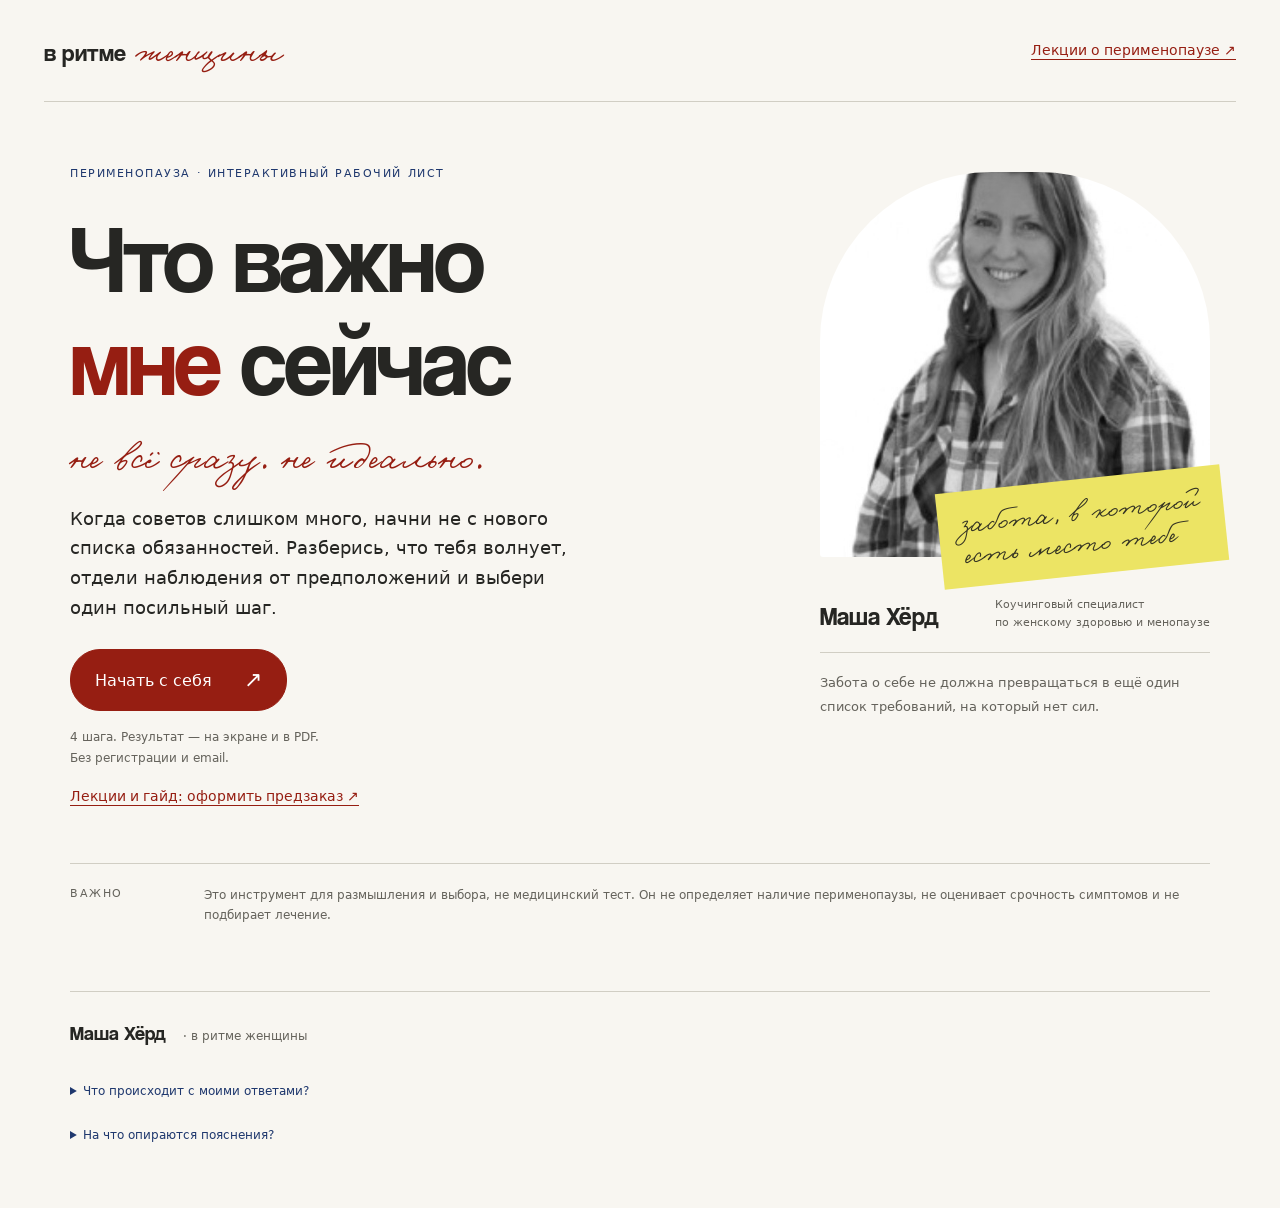
==== guide/index.html @ 159f8f2b "Update lava.top material access terms" ====
<!doctype html>
<html lang="ru"><head><meta charset="utf-8"><meta name="viewport" content="width=device-width,initial-scale=1"><meta name="robots" content="noindex,nofollow"><meta name="referrer" content="no-referrer"><meta name="theme-color" content="#f8f6f1"><meta name="description" content="Интерактивный лист Маши Хёрд: разобраться в советах о перименопаузе, отделить наблюдения от предположений и выбрать свой следующий шаг."><title>Что важно мне сейчас · Маша Хёрд</title><link rel="icon" href="data:,"><link rel="stylesheet" href="style.css"><link rel="stylesheet" href="offer.css"><link rel="canonical" href="https://architripture.github.io/perimenopause/guide/"><script src="app.js" defer></script><script src="vendor/jspdf.umd.min.js" defer></script><script src="pdf-fonts.js" defer></script><script src="export.js" defer></script></head>
<body><a class="skip" href="#workspace">К содержанию</a><header class="masthead"><a class="wordmark" href="./" aria-label="В ритме женщины — на начало">в ритме <span>женщины</span></a><a class="course-nav" href="../">Лекции о перименопаузе ↗</a></header>
<main id="workspace" tabindex="-1"><section id="welcome" class="welcome"><div class="welcome-copy"><p class="eyebrow">перименопауза · интерактивный рабочий лист</p><h1>Что важно<br><em>мне</em> сейчас</h1><p class="handwriting">не всё сразу. не идеально.</p><p class="intro">Когда советов слишком много, начни не с нового списка обязанностей. Разберись, что тебя волнует, отдели наблюдения от предположений и выбери один посильный шаг.</p><button class="primary" id="start">Начать с себя <span aria-hidden="true">↗</span></button><p class="micro">4 шага. Результат — на экране и в PDF.<br>Без регистрации и email.</p><a class="guide-course-link" href="../#payment">Лекции и гайд: оформить предзаказ ↗</a><div id="resume-notice" hidden><p>На этом устройстве есть твой сохранённый черновик.</p><button id="resume" class="text-button">Продолжить заполнение →</button></div></div><aside class="welcome-aside"><div class="portrait-wrap"><img src="assets/masha.jpg" alt="Маша Хёрд" width="540" height="660"><span class="photo-note">забота, в которой<br>есть место тебе</span></div><div class="byline"><strong>Маша Хёрд</strong><span>Коучинговый специалист<br>по женскому здоровью и менопаузе</span></div><p class="author-note">Забота о себе не должна превращаться в ещё один список требований, на который нет сил.</p></aside><div class="intro-boundary"><span class="smallcaps">Важно</span><p>Это инструмент для размышления и выбора, не медицинский тест. Он не определяет наличие перименопаузы, не оценивает срочность симптомов и не подбирает лечение.</p></div></section>
<div id="workbook" hidden><div class="progress-head"><button id="back" class="text-button">← Назад</button><p id="step-caption" aria-live="polite"></p><button id="reset" class="text-button subtle">Начать заново</button></div><div class="progress-track" aria-hidden="true"><div id="progress-fill"></div></div><div class="work-layout"><div class="pages">
<section class="page" data-step="1" hidden><p class="eyebrow">01 / точка входа</p><h2 tabindex="-1">С чем ты<br>пришла?</h2><p class="dek">Здесь нет правильного ответа. Выбери то, что ближе сегодня.</p><fieldset class="choices"><legend class="sr-only">С чем ты пришла?</legend><label class="choice"><input type="radio" name="intent" value="prepare"><span><strong>Хочу разобраться заранее</strong><small>Слышу о перименопаузе. Не хочу ни пугаться, ни игнорировать тему.</small></span><span class="choice-mark" aria-hidden="true">↗</span></label><label class="choice"><input type="radio" name="intent" value="changes"><span><strong>Замечаю изменения</strong><small>Хочу понять, какие вопросы задать и с чего начать.</small></span><span class="choice-mark" aria-hidden="true">↗</span></label><label class="choice"><input type="radio" name="intent" value="noise"><span><strong>Устала от советов</strong><small>Не хочу превращать здоровье в бесконечный проект.</small></span><span class="choice-mark" aria-hidden="true">↗</span></label></fieldset><div id="intent-note" class="reading-note" hidden aria-live="polite"></div><p class="fine">Перименопауза — переходный период перед менопаузой. Этот переход бывает разным; само знакомство с темой не обязывает тебя искать у себя симптомы. <a href="#sources">[1]</a></p><button class="primary next" data-next="2">Дальше <span aria-hidden="true">→</span></button><button class="text-button skip-step" data-next="2">Пока не знаю — пропустить</button></section>
<section class="page" data-step="2" hidden><p class="eyebrow">02 / ясность вместо догадок</p><h2 tabindex="-1">Что сейчас<br>важнее всего?</h2><p class="dek">Выбери одну тему. Не нужно описывать всю свою жизнь.</p><fieldset class="topic-options"><legend class="sr-only">Моя тема</legend><label><input type="radio" name="topic" value="sleep"><span>Сон и отдых</span></label><label><input type="radio" name="topic" value="cycle"><span>Изменения цикла</span></label><label><input type="radio" name="topic" value="mood"><span>Настроение</span></label><label><input type="radio" name="topic" value="energy"><span>Силы и нагрузка</span></label><label><input type="radio" name="topic" value="noise"><span>Противоречивые советы</span></label></fieldset><article id="topic-note" class="lesson"><p class="smallcaps">маленькая полезная разница</p><h3>Наблюдение — не объяснение</h3><p>«Я просыпаюсь ночью» — наблюдение. «Это точно гормоны» — предположение о причине. Первое помогает разобраться; второе пока требует проверки.</p><p class="lesson-action">Попробуй описать происходящее без слов «точно», «всегда» и «со мной что-то не так».</p></article><label class="field">Что я замечаю на самом деле<textarea id="observation" maxlength="500" rows="3" placeholder="Например: несколько раз за неделю проснулась ночью и утром чувствовала усталость."></textarea><small>Только то, что наблюдаешь. Можно оставить пустым.</small></label><label class="field">Как я это объясняю себе<textarea id="assumption" maxlength="350" rows="2" placeholder="Например: «Наверное, я недостаточно стараюсь»."></textarea><small>Это мысль, а не установленный факт. Её не нужно доказывать здесь.</small></label><button class="primary next" data-next="3">Дальше <span aria-hidden="true">→</span></button><button class="text-button skip-step" data-next="3">Пропустить записи</button></section>
<section class="page" data-step="3" hidden><p class="eyebrow">03 / меньше лишнего</p><h2 tabindex="-1">Не ещё один<br>список «надо».</h2><p class="dek">Отметь требования, которые узнаёшь. Открой пояснение: отказ от лишнего — не отказ от заботы о себе.</p><div id="pressure-list" class="pressure-list"></div><div class="reading-note always"><h3>Совет можно проверить, а не сразу выполнять.</h3><p>Прежде чем добавлять себе новую обязанность, спроси:</p><ol><li>Какую конкретную проблему это должно решить?</li><li>На чём основан совет — и относится ли это ко мне?</li><li>Что потребует решение: денег, времени, сил? Есть ли более простой вариант?</li></ol><p>Если речь о лекарствах, анализах или добавках — обсуди эти вопросы со специалистом. Не отменяй назначенное лечение по этому листу.</p></div><button class="primary next" data-next="4">Дальше <span aria-hidden="true">→</span></button><button class="text-button skip-step" data-next="4">Ничего не откликается — дальше</button></section>
<section class="page" data-step="4" hidden><p class="eyebrow">04 / из мыслей в действие</p><h2 tabindex="-1">Один шаг.<br><em>Под твою жизнь.</em></h2><p class="dek">Не обещание всё исправить. То, что ты действительно можешь попробовать.</p><fieldset class="choices compact"><legend class="sr-only">Направление шага</legend><label class="choice"><input type="radio" name="action" value="question"><span><strong>Сформулировать свой вопрос</strong><small>Вместо попытки разобраться сразу во всём.</small></span></label><label class="choice"><input type="radio" name="action" value="filter"><span><strong>Проверить один совет</strong><small>Не добавлять новую обязанность автоматически.</small></span></label><label class="choice"><input type="radio" name="action" value="care"><span><strong>Упростить заботу о себе</strong><small>Найти посильное действие или попросить помощь.</small></span></label><label class="choice"><input type="radio" name="action" value="doctor"><span><strong>Обсудить изменения со специалистом</strong><small>Если они беспокоят или влияют на обычную жизнь.</small></span></label></fieldset><div id="action-note" class="reading-note" hidden aria-live="polite"></div><label class="field">Мой маленький шаг<textarea id="small-step" maxlength="500" rows="3" placeholder="Что именно я сделаю? Можно начать с одного предложения."></textarea></label><button id="use-example" class="text-button" hidden>Взять пример за основу ↗</button><div class="field-pair"><label class="field">Когда мне удобно<input id="when" maxlength="120" placeholder="Например, сегодня после ужина"></label><label class="field">Если сил мало, я могу<input id="minimum" maxlength="180" placeholder="Как сделать шаг ещё меньше?"></label></div><label class="field">Как я пойму, что шаг состоялся?<input id="done" maxlength="180" placeholder="Например: записала вопрос. Не «сразу стала лучше себя чувствовать»."></label><p class="fine">Не нужно ждать выполнения этого плана, чтобы обратиться за медицинской помощью. Этот лист не оценивает, безопасно ли тебе ждать.</p><button class="primary" id="finish">Собрать мой лист <span aria-hidden="true">↗</span></button></section>
<section class="page" data-step="5" hidden><p class="eyebrow">твой личный рабочий лист</p><h2 tabindex="-1">Мой следующий шаг</h2><p class="handwriting result-hand">не идеальный. мой.</p><p class="dek">Это твои наблюдения и решения, не заключение о здоровье. Всё можно изменить.</p><article id="personal-result" class="result-paper"></article><div class="result-actions"><button id="pdf" class="primary">Сохранить PDF <span aria-hidden="true">↓</span></button><button id="edit" class="secondary">Изменить ответы</button></div><p id="export-status" class="fine" role="status" aria-live="polite">PDF будет содержать твои ответы. Храни его там, где тебе удобно и безопасно.</p><div id="pdf-fallback" hidden><button id="print" class="text-button">Открыть версию для печати / PDF</button><p class="fine">Если скачивание не работает во встроенном браузере, открой страницу в Safari или Chrome.</p></div><section class="aftercare"><p class="smallcaps">с этого уже можно начать</p><h3>Сохрани свой следующий шаг</h3><p>Сохрани лист, вернись к выбранному шагу и при необходимости измени его. Тебе не нужно выполнять всё, что встречается в советах о перименопаузе.</p><details><summary>Когда этого листа недостаточно</summary><p>Если изменения беспокоят, влияют на обычную жизнь или ты не уверена в их причине — нужна медицинская оценка, а не ещё одна анкета. При резком ухудшении или ощущении, что нужна срочная помощь, обращайся в местную службу неотложной помощи, не дожидаясь завершения листа.</p><p>Этот инструмент не определяет срочность, диагноз или необходимость обследований.</p></details></section><section class="offer" id="course"><div class="offer-intro"><p class="eyebrow">Лекции и практический гайд · Маша Хёрд</p><h3>Перименопауза:<br>что со мной<br><em>и какой следующий шаг</em></h3><p class="offer-lead">Разберись, что происходит с телом, какие варианты помощи существуют и с чего начать именно тебе — без бесконечного поиска по постам.</p><p>Когда меняются сон, цикл, настроение или привычный запас сил, мало услышать «это гормоны». Хочется понимать, что наблюдать, с какими вопросами идти к врачу и чем можно поддержать себя в обычной жизни.</p><p class="offer-promise">Здесь ты соберёшь основу для этих решений: понятные объяснения, свои наблюдения, вопросы специалисту и посильный план поддержки.</p></div><div class="course-path"><p class="smallcaps">Четыре лекции — от «что со мной?» к своим решениям</p><ol><li><span class="path-number">01</span><div><h4>Понять изменения</h4><p>Что происходит в перименопаузе, как она может проявляться и почему не всё стоит списывать на гормоны.</p></div></li><li><span class="path-number">02</span><div><h4>Подготовиться к разговору с врачом</h4><p>Собрать наблюдения и вопросы, чтобы на приёме не вспоминать всё на ходу и яснее объяснить, с чем тебе нужна помощь.</p></div></li><li><span class="path-number">03</span><div><h4>Разобраться в вариантах помощи</h4><p>Узнать, что можно обсуждать со специалистом и какие вопросы задать о пользе, рисках и выборе подходящего варианта.</p></div></li><li><span class="path-number">04</span><div><h4>Выбрать поддержку под свою жизнь</h4><p>Наметить посильный шаг в сне, питании, движении или восстановлении — без требования изменить всё одновременно.</p></div></li></ol></div><div class="guide-value"><p class="handwriting">Чтобы знания стали твоими решениями</p><p><strong>Практический гайд и рабочие листы входят в комплект.</strong> В них можно сохранить главное из лекций, собрать наблюдения, записать вопросы врачу и наметить свои действия. К материалам можно возвращаться и проходить их в своём темпе.</p></div><div class="purchase" id="payment"><div class="purchase-heading"><p class="eyebrow">Предзаказ · весь комплект</p><h4>Оформить предзаказ</h4><p>Четыре лекции, практический гайд и рабочие листы.<br>Разовая покупка, не подписка.</p></div><p class="price-line"><strong>1 973 ₽</strong><span>или 23 USD / 21 EUR</span></p><p class="payment-instruction">Выбери валюту — откроется сразу форма оплаты твоего заказа.</p><div class="payment-buttons"><a class="pay-button" data-currency="RUB" href="https://app.lava.top/products/8290bbf7-894e-4805-be69-6d228749c242/472b39af-ca60-4318-80c0-99af1f4651cc?currency=RUB" target="_blank" rel="noopener noreferrer"><span>Оплатить в рублях</span><strong>1 973 ₽ ↗</strong></a><a class="pay-button" data-currency="USD" href="https://app.lava.top/products/8290bbf7-894e-4805-be69-6d228749c242/472b39af-ca60-4318-80c0-99af1f4651cc?currency=USD" target="_blank" rel="noopener noreferrer"><span>Оплатить в долларах</span><strong>23 USD ↗</strong></a><a class="pay-button" data-currency="EUR" href="https://app.lava.top/products/8290bbf7-894e-4805-be69-6d228749c242/472b39af-ca60-4318-80c0-99af1f4651cc?currency=EUR" target="_blank" rel="noopener noreferrer"><span>Оплатить в евро</span><strong>21 EUR ↗</strong></a></div><p class="fee-note">На странице оплаты lava.top может предложить покрыть комиссию за автора. Проверь итоговую сумму перед оплатой.</p><div class="release"><p><strong>18 октября 2026</strong><span>выходит первая лекция</span></p><p><strong>До 25 октября 2026</strong><span>выйдут остальные материалы</span></p></div><p class="delivery">Сейчас ты оформляешь предзаказ: весь комплект ещё не опубликован. При оплате укажи свой email. Покупка и материалы будут доступны на lava.top в разделе «Мои покупки».</p><p class="access-term"><strong>Доступ без ограничения срока с моей стороны.</strong> Все материалы выходят на lava.top. Проходи в своём темпе и возвращайся к ним, когда понадобится: доступ сохраняется, пока работает платформа.</p></div><div class="offer-scope"><p>Это материалы для самостоятельного прохождения. Личные консультации, проверка заданий и сопровождение в чате не входят в комплект.</p><p>Лекции помогают разобраться в теме и подготовить вопросы, но не устанавливают диагноз и не содержат индивидуальных назначений. Не откладывай медицинскую помощь до выхода материалов.</p></div></section></section>
</div><aside class="live-sheet" aria-label="Твой лист собирается"><p class="smallcaps">мой лист</p><p class="handwriting">по кусочкам — яснее</p><div id="live-preview"></div><p class="fine">Не оценка и не баллы.<br>Только то, что ты выбрала сама.</p></aside></div>
<div class="privacy-controls"><label class="remember"><input id="remember" type="checkbox">Сохранить черновик на этом устройстве</label><p id="save-status" class="fine" role="status">Без этой отметки ответы исчезнут после обновления или закрытия страницы.</p></div></div>
</main><footer><div class="footer-name">Маша Хёрд <span>· в ритме женщины</span></div><details id="privacy"><summary>Что происходит с моими ответами?</summary><p>Ответы обрабатываются в твоём браузере и не отправляются Маше, ChatPlace или в аналитику. Здесь нет формы подписки и счётчиков.</p><p>Черновик сохраняется в localStorage только с твоего согласия, в этом браузере на этом устройстве. Не включай сохранение на общем устройстве. Снять отметку — удалить сохранённый черновик; «Начать заново» очищает и текущие ответы. PDF хранится там, куда ты его скачала; очистка страницы его не удаляет.</p><p>Хостинг GitHub Pages и браузер обрабатывают обычные технические данные загрузки сайта, например IP-адрес. Ссылка на lava.top открывает другой сайт с его собственными правилами. Твои ответы в ссылку не добавляются.</p></details><details id="sources"><summary>На что опираются пояснения?</summary><p>Информационная часть — по открытым материалам NHS и NICE. Упражнения на отделение наблюдений от предположений и выбор шага — рабочие вопросы, не валидированный медицинский тест. Отдельная врачебная проверка этого интерактива не заявляется.</p><ol><li><a href="https://www.nhs.uk/conditions/menopause/" target="_blank" rel="noopener noreferrer">NHS: Menopause and perimenopause</a></li><li><a href="https://www.nhs.uk/conditions/menopause/things-you-can-do/" target="_blank" rel="noopener noreferrer">NHS: Things you can do</a></li><li><a href="https://www.nice.org.uk/guidance/ng23/chapter/Recommendations" target="_blank" rel="noopener noreferrer">NICE NG23: индивидуальный подход и совместные решения</a></li></ol><p>Материал не заменяет медицинскую консультацию. Не начинай и не отменяй лечение на основании ответов в этом листе.</p></details></footer><noscript><p>Для заполнения нужно разрешить JavaScript в браузере. Ответы обрабатываются на устройстве.</p></noscript></body></html>
---- guide/style.css ----
@font-face{font-family:Cool;src:url('assets/Coolvetica.ttf') format('truetype');font-display:swap}@font-face{font-family:Gogol;src:url('assets/Gogol.ttf') format('truetype');font-display:swap}@font-face{font-family:Text;src:url('assets/Text.ttf') format('truetype');font-display:swap}
:root{--paper:#f8f6f1;--white:#fffefa;--ink:#262623;--muted:#65635c;--brick:#961e12;--navy:#1f386e;--line:#d1cec4;--yellow:#ece464;--wash:#edeee7}
*{box-sizing:border-box}body{margin:0;background:var(--paper);color:var(--ink);font:16px/1.65 Text,'Trebuchet MS',sans-serif}button,input,textarea{font:inherit}button,a,input,summary{touch-action:manipulation}button,a{-webkit-tap-highlight-color:transparent}button{cursor:pointer}a{color:inherit;text-underline-offset:4px}button:focus-visible,a:focus-visible,input:focus-visible,textarea:focus-visible,summary:focus-visible{outline:3px solid var(--navy);outline-offset:4px}h1,h2,h3,p{margin:0}h1,h2,h3{font-family:Cool,'Trebuchet MS',sans-serif;font-weight:400;text-wrap:pretty;line-height:1.08}h1{font-size:clamp(66px,7.5vw,110px);letter-spacing:-.025em}h2{font-size:clamp(46px,5vw,72px);letter-spacing:-.02em}h3{font-size:29px}em{font-style:normal;color:var(--brick)}p+p{margin-top:14px}fieldset{border:0;padding:0;margin:0}button{border:0}input,textarea{color:var(--ink);max-width:100%}input[type=radio],input[type=checkbox]{accent-color:var(--navy);width:20px;height:20px;flex:0 0 20px;cursor:pointer;margin:5px 0 0}textarea,input:not([type]){width:100%}textarea{resize:vertical;min-height:95px;line-height:1.6}input[type=text],input:not([type]),textarea{background:var(--white);border:1px solid #b5b2a8;border-radius:5px;padding:13px 15px;font-size:16px;transition:border-color .15s}input::placeholder,textarea::placeholder{color:#777469;opacity:1}input:focus,textarea:focus{border-color:var(--navy)}[hidden]{display:none!important}.sr-only{position:absolute;width:1px;height:1px;padding:0;margin:-1px;overflow:hidden;clip:rect(0,0,0,0);white-space:nowrap;border:0}.skip{position:absolute;top:-80px;padding:12px;background:white}.skip:focus{top:0;z-index:99}
.masthead{width:min(1220px,calc(100% - 88px));margin:auto;display:flex;justify-content:space-between;align-items:center;min-height:102px;border-bottom:1px solid var(--line);gap:18px}.wordmark{font-family:Cool,sans-serif;text-decoration:none;font-size:24px;white-space:nowrap}.wordmark span{font-family:Gogol,cursive;font-size:36px;color:var(--brick);margin-left:4px}.author-label{font-size:12px;color:var(--muted)}.author-label i{margin:0 12px}main{width:min(1140px,calc(100% - 88px));margin:auto;outline:0}.welcome{display:grid;grid-template-columns:minmax(0,1.25fr) minmax(0,.75fr);column-gap:100px;align-items:start;padding:64px 0 30px}.eyebrow,.smallcaps{font-size:11px;letter-spacing:.14em;text-transform:uppercase;color:var(--muted);line-height:1.5}.eyebrow{margin-bottom:22px}.welcome .eyebrow{color:var(--navy)}.handwriting{font-family:Gogol,cursive;color:var(--brick);font-size:39px;line-height:1.25}.welcome .handwriting{margin:21px 0}.intro{font-size:18px;max-width:510px;margin:22px 0 27px}.primary,.secondary{min-height:54px;display:inline-flex;justify-content:center;align-items:center;gap:32px;padding:14px 24px;border-radius:30px;font-size:16px;text-decoration:none;line-height:1.45;transition:background .15s}.primary{background:var(--brick);color:#fff;border:1px solid var(--brick)}.primary:hover{background:#75180f}.primary span{font-size:22px}.secondary{background:transparent;color:var(--ink);border:1px solid var(--ink)}.secondary:hover{background:#eeece5}.primary:disabled{opacity:.7;cursor:wait}.micro{font-size:12px;color:var(--muted);margin-top:16px!important;line-height:1.7}.welcome-aside{padding-top:6px}.portrait-wrap{position:relative;margin:0 0 25px}.portrait-wrap img{display:block;width:100%;height:385px;object-fit:cover;object-position:50% 24%;filter:grayscale(1);border-radius:44% 44% 3px 3px}.photo-note{position:absolute;right:-15px;bottom:-18px;transform:rotate(-6deg);background:var(--yellow);padding:16px 24px;font-family:Gogol,cursive;font-size:29px;line-height:1.1;color:#343323}.byline{display:flex;gap:22px;justify-content:space-between;align-items:start;padding-top:14px}.byline strong{font-family:Cool,sans-serif;font-size:25px;font-weight:400}.byline span{font-size:11px;line-height:1.6;color:var(--muted)}.author-note{font-size:13px;line-height:1.8;color:var(--muted);padding-top:18px;margin-top:15px!important;border-top:1px solid var(--line)}.intro-boundary{grid-column:1/-1;border-top:1px solid var(--line);padding:22px 0 0;margin-top:55px;display:grid;grid-template-columns:110px 1fr;gap:24px;font-size:12px;color:var(--muted)}#resume-notice{margin-top:24px;border-top:1px solid var(--line);padding-top:18px;font-size:13px}
.progress-head{display:flex;align-items:center;justify-content:space-between;margin:25px 0 9px;gap:8px}.text-button{background:transparent;color:var(--navy);text-decoration:underline;text-underline-offset:4px;padding:10px 0;min-height:44px;line-height:1.4;font-size:14px;text-align:left}.subtle{color:var(--muted);font-size:12px}.progress-head p{font-size:12px;color:var(--muted);white-space:nowrap}.progress-track{height:2px;background:var(--line);margin-bottom:44px}.progress-track div{height:100%;background:var(--brick);width:0;transition:width .2s}.work-layout{display:grid;grid-template-columns:minmax(0,740px) minmax(240px,1fr);gap:74px;align-items:start}.page{padding-bottom:30px;animation:appear .2s ease-out}.page h2:focus{outline:0}.dek{font-size:17px;line-height:1.7;color:#53534d;margin:21px 0 28px;max-width:630px}.choices{display:grid;gap:12px;margin:26px 0}.choice{display:flex;gap:16px;align-items:flex-start;position:relative;padding:20px;background:var(--white);border:1px solid var(--line);border-radius:7px;cursor:pointer;min-height:74px}.choice strong{display:block;font-size:16px;font-weight:600}.choice small{display:block;font-size:13px;line-height:1.65;margin-top:6px;color:var(--muted)}.choice:has(input:checked){border-color:var(--navy);background:#edf0f6}.choice-mark{margin-left:auto;color:var(--navy)}.reading-note{background:var(--wash);padding:24px;margin:24px 0 28px;border-radius:3px;font-size:14px;line-height:1.8}.reading-note h3{font-size:27px;margin-bottom:13px}.reading-note p+p{margin-top:10px}.reading-note ol{padding-left:20px}.reading-note li{margin:8px 0}.fine{font-size:12px;color:var(--muted);line-height:1.8;margin:20px 0}.fine a{color:var(--navy)}.skip-step{display:block;margin:10px 0}.topic-options{display:flex;flex-wrap:wrap;gap:9px;margin:25px 0}.topic-options label{display:flex;align-items:center;gap:8px;border:1px solid var(--line);border-radius:25px;background:var(--white);padding:11px 16px;cursor:pointer;font-size:13px;min-height:46px}.topic-options input{width:16px;height:16px;flex-basis:16px;margin:0}.topic-options label:has(input:checked){background:var(--navy);color:white;border-color:var(--navy)}.topic-options label:has(input:checked) input{accent-color:white}.lesson{padding:25px 0;border-top:1px solid var(--ink);border-bottom:1px solid var(--line);margin:30px 0;font-size:15px;line-height:1.85}.lesson .smallcaps{color:var(--navy);margin-bottom:13px}.lesson h3{margin-bottom:17px}.lesson-action{font-weight:600;margin-top:18px!important}.field{display:block;font-size:14px;font-weight:600;line-height:1.5;margin:23px 0}.field input,.field textarea{display:block;font-weight:400;margin-top:10px}.field small{display:block;font-weight:400;font-size:11px;color:var(--muted);margin-top:9px}.field-pair{display:grid;grid-template-columns:1fr 1fr;gap:20px}.field-pair .field{margin-top:14px}.pressure-item{border-top:1px solid var(--line);padding:18px 0}.pressure-item:last-child{border-bottom:1px solid var(--line)}.pressure-item label{display:flex;gap:14px;align-items:flex-start;cursor:pointer;font-size:16px;min-height:44px}.pressure-item label span{padding:3px 0}.pressure-item details{margin-left:34px}.pressure-item summary{font-size:12px;color:var(--navy);min-height:44px;padding:12px 0;cursor:pointer}.pressure-item details p{font-size:13px;line-height:1.85;color:var(--muted);padding-bottom:10px}.live-sheet{position:sticky;top:30px;background:var(--white);border:1px solid var(--line);padding:26px 22px;box-shadow:6px 6px 0 #eae7de}.live-sheet .handwriting{font-size:29px;margin:13px 0 24px}.live-block{border-top:1px solid var(--line);padding:15px 0;font-size:12px;line-height:1.8;overflow-wrap:anywhere}.live-block strong{display:block;color:var(--muted);font-size:10px;font-weight:400;text-transform:uppercase;letter-spacing:.08em;margin-bottom:8px}.live-empty{font-size:12px;color:var(--muted);line-height:1.9}.live-sheet .fine{margin-bottom:0;font-size:10px}.privacy-controls{border-top:1px solid var(--line);padding:24px 0 10px;margin-top:20px}.remember{display:flex;align-items:flex-start;gap:12px;cursor:pointer;font-size:13px;min-height:44px}.privacy-controls .fine{margin:0 0 20px 32px;font-size:11px}.result-hand{margin:15px 0}.result-paper{position:relative;background:var(--white);border:1px solid var(--line);padding:34px;box-shadow:7px 7px 0 #eae7de;margin:30px 0}.result-paper h3{font-size:31px;color:var(--navy);margin:8px 0 26px}.result-line{padding:18px 0;border-top:1px solid var(--line);break-inside:avoid}.result-line h4{font-size:11px;letter-spacing:.09em;text-transform:uppercase;color:var(--muted);font-weight:400;margin:0 0 10px}.result-line p{font-size:16px;overflow-wrap:anywhere;white-space:pre-wrap}.result-line small{display:block;color:var(--muted);font-size:12px;line-height:1.8;margin-top:8px}.result-actions{display:flex;gap:12px;flex-wrap:wrap;margin-top:34px}.aftercare{margin:35px 0;padding:30px 0;border-top:1px solid var(--line);font-size:14px}.aftercare h3{margin:14px 0 18px}.aftercare details{margin-top:24px}.aftercare summary{min-height:44px;padding:10px 0;cursor:pointer;font-size:13px;color:var(--navy)}.aftercare details p{font-size:13px;line-height:1.85;margin-top:12px}.offer{padding:30px;background:#edeee7;border-radius:4px;font-size:14px;line-height:1.85;margin:10px 0 25px}.offer h3{font-size:32px;margin-bottom:20px}.offer .secondary{margin-top:24px;font-size:14px;gap:15px}.offer .eyebrow{font-size:10px}.offer p strong{font-weight:600}footer{width:min(1140px,calc(100% - 88px));margin:35px auto 0;padding:25px 0 50px;border-top:1px solid var(--line);font-size:12px;color:var(--muted)}.footer-name{font-family:Cool,sans-serif;font-size:20px;color:var(--ink);margin-bottom:20px}.footer-name span{font:12px Text,sans-serif;color:var(--muted);margin-left:12px}footer details{max-width:750px;margin:0}footer summary{cursor:pointer;min-height:44px;padding:12px 0;color:var(--navy)}footer details p,footer li{font-size:12px;line-height:1.9}footer details p:last-child{margin-bottom:15px}footer ol{padding-left:20px}footer a{overflow-wrap:anywhere}@keyframes appear{from{opacity:.3;transform:translateY(5px)}to{opacity:1;transform:none}}@media(prefers-reduced-motion:reduce){*{animation:none!important;transition:none!important}}
@media(max-width:1000px){.welcome{gap:45px}.work-layout{gap:35px;grid-template-columns:minmax(0,1fr) 230px}.photo-note{right:-9px}.portrait-wrap img{height:350px}.byline{display:block}.byline span{display:block;margin-top:5px}.author-label{max-width:200px;text-align:right}}
@media(max-width:760px){.masthead,main,footer{width:calc(100% - 40px)}.masthead{min-height:84px}.wordmark{font-size:21px}.wordmark span{font-size:30px}.author-label{font-size:10px;max-width:100px;line-height:1.5}.author-label i{display:none}.welcome{grid-template-columns:1fr;padding-top:35px;gap:35px}.welcome h1{font-size:72px}.welcome .handwriting{font-size:33px}.welcome .intro{font-size:16px}.welcome .eyebrow{font-size:9px;letter-spacing:.1em}.welcome-aside{display:grid;grid-template-columns:110px 1fr;column-gap:20px;align-items:center;padding-top:0}.portrait-wrap{grid-row:1/3;margin:0}.portrait-wrap img{height:155px;border-radius:48% 48% 3px 3px}.photo-note{display:none}.byline{padding-top:0}.byline strong{font-size:24px}.byline span{font-size:10px}.author-note{font-size:11px;line-height:1.6;margin-top:10px!important;padding-top:10px}.intro-boundary{margin-top:0;display:block;font-size:11px}.intro-boundary p{margin-top:10px}.work-layout{grid-template-columns:1fr;gap:15px}.live-sheet{display:none}.progress-track{margin-bottom:30px}.progress-head{margin-top:14px}.progress-head p{font-size:10px}.progress-head .text-button{font-size:11px}.page h2{font-size:47px}.eyebrow{font-size:10px;margin-bottom:18px}.dek{font-size:15px;margin:17px 0 24px}.choice{padding:16px 13px;gap:12px}.choice strong{font-size:15px}.choice small{font-size:12px}.reading-note{padding:20px;font-size:13px}.reading-note h3{font-size:26px}.topic-options{gap:8px}.topic-options label{font-size:11px;padding:10px 12px;gap:6px}.lesson{font-size:14px}.lesson h3{font-size:27px}.field-pair{grid-template-columns:1fr;gap:0}.field{font-size:13px;margin:23px 0}.field-pair .field{margin:12px 0}.field small{font-size:11px}.primary,.secondary{padding:14px 21px;font-size:15px}.page>.primary{width:100%;margin-top:12px}.skip-step{margin:8px auto;text-align:center}.pressure-item label{font-size:15px}.result-paper{padding:25px 20px;margin-right:6px}.result-paper h3{font-size:27px}.result-line p{font-size:14px}.result-actions{display:grid;grid-template-columns:1fr}.offer{padding:23px 20px}.offer h3{font-size:29px}.offer .secondary{width:100%}.privacy-controls{padding-top:20px}.remember{font-size:12px}.footer-name{font-size:20px}.footer-name span{display:block;margin:3px 0}footer{margin-top:10px}.fine{font-size:11px}.result-hand{font-size:33px}}
@media(max-width:360px){.masthead,main,footer{width:calc(100% - 32px)}.wordmark{font-size:18px}.wordmark span{font-size:27px}.author-label{max-width:85px;font-size:9px}.welcome h1{font-size:61px}.welcome .handwriting{font-size:29px}.page h2{font-size:43px}.topic-options label{font-size:10px;padding:10px}.choice small{font-size:11px}.choice-mark{display:none}}
.source-ref{font-size:.78em;vertical-align:super;margin-left:.2em}.live-sheet .fine{font-size:11px}.live-block strong{font-size:11px}@media(max-width:760px){.intro-boundary{font-size:12px}.fine,.field small{font-size:12px}.byline span{font-size:11px}}
@media print{@page{size:A4;margin:18mm}body{background:#fff;color:#222;font-size:12pt}.masthead,.welcome,.progress-head,.progress-track,.live-sheet,.privacy-controls,footer,.eyebrow,.dek,.result-hand,.result-actions,.aftercare,.offer,#export-status,#pdf-fallback,.skip{display:none!important}main,.work-layout{display:block;width:100%;margin:0}.page[data-step="5"]{display:block!important}.page:not([data-step="5"]){display:none!important}.page h2{font-size:30pt;margin:0 0 20px}.result-paper{box-shadow:none;border:0;padding:0;margin:0}.result-line{break-inside:avoid}.result-line p{font-size:12pt}.result-line h4{font-size:10pt}.result-line small{font-size:10pt}.result-paper h3{font-size:22pt}}
---- guide/offer.css ----
.offer{background:transparent!important;border-top:3px solid var(--brick);padding:44px 0 0!important;margin-top:48px!important;border-radius:0!important}.offer .eyebrow{color:var(--brick);font-size:12px}.offer .offer-intro h3{font-size:clamp(39px,4.4vw,62px);line-height:1.08;max-width:850px;margin:0 0 25px}.offer .offer-lead{font-size:21px;line-height:1.6;max-width:750px;color:var(--navy)}.offer-intro>p:not(.eyebrow){margin-top:22px;font-size:16px}.offer-intro>.offer-lead{font-size:21px}.offer-promise{font-weight:bold}.course-path{margin:38px 0}.course-path ol{list-style:none;padding:0;margin:20px 0 0}.course-path li{display:flex;gap:22px;padding:23px 0;border-top:1px solid var(--line)}.path-number{font-family:Cool,sans-serif;color:var(--brick);font-size:27px;flex:0 0 35px}.course-path h4{font-family:Cool,sans-serif;font-weight:400;font-size:28px;line-height:1.15;margin:0 0 9px}.course-path p{font-size:15px;line-height:1.75}.guide-value{padding:25px 0 35px}.guide-value .handwriting{font-size:34px;margin-bottom:16px}.guide-value p{font-size:15px}.purchase{background:var(--white);border:1px solid var(--line);box-shadow:7px 7px 0 #e9e4d9;padding:32px;margin:5px 8px 30px 0}.purchase-heading h4{font:400 38px/1.1 Cool,sans-serif;margin:0 0 18px}.purchase-heading p{font-size:15px}.price-line{display:flex;flex-wrap:wrap;align-items:baseline;gap:12px 23px;margin:24px 0!important}.price-line strong{font:400 54px/1.1 Cool,sans-serif;color:var(--brick);white-space:nowrap}.price-line span{font-size:17px}.payment-instruction{font-size:14px;margin-bottom:16px}.payment-buttons{display:grid;grid-template-columns:1fr;gap:10px}.pay-button{background:var(--brick);color:white;display:flex;justify-content:space-between;align-items:center;gap:15px;padding:16px 20px;min-height:59px;text-decoration:none;border-radius:5px;font-size:16px}.pay-button:hover{background:#75180f}.pay-button strong{white-space:nowrap}.fee-note{font-size:12px;line-height:1.7;color:var(--muted);margin:17px 0!important}.release{display:grid;grid-template-columns:1fr 1fr;gap:20px;border-top:1px solid var(--line);padding-top:23px;margin:25px 0 20px}.release p{margin:0!important;font-size:14px}.release strong,.release span{display:block}.release span{font-size:13px;color:var(--muted);margin-top:5px}.delivery{font-size:13px;line-height:1.75}.offer-scope{font-size:12px;line-height:1.8;color:var(--muted);margin-top:25px}.guide-course-link{display:block;margin-top:17px;color:var(--brick);font-size:14px}.sales-main{max-width:1000px}.sales-hero{padding:65px 0 30px;display:grid;grid-template-columns:minmax(0,1fr) 210px;gap:50px;align-items:start}.sales-hero h1{font-size:clamp(53px,6vw,80px)}.sales-hero .intro{max-width:650px;font-size:19px}.sales-hero img{width:210px;height:275px;object-fit:cover;object-position:50% 25%;filter:grayscale(1);border-radius:46% 46% 3px 3px}.sales-hero .primary{margin:5px 0 14px}.sales-hero .author-credit{font-size:13px;color:var(--muted);margin-top:15px}.sales-main .offer{margin-top:0!important}.sales-main .offer-intro h3{font-size:44px}.sales-main .payment-buttons{grid-template-columns:repeat(3,1fr)}.sales-main .pay-button{flex-direction:column;gap:3px;align-items:flex-start}.free-guide{padding:40px 0;border-top:1px solid var(--line);margin:40px 0}.free-guide h2{font-size:38px}.free-guide p{max-width:720px;margin:20px 0}.course-nav{font-size:14px;color:var(--brick)}@media(max-width:760px){.offer .offer-intro h3{font-size:39px}.offer-intro>.offer-lead{font-size:18px}.purchase{padding:23px 18px}.purchase-heading h4{font-size:32px}.price-line strong{font-size:48px}.price-line span{font-size:15px}.course-path li{gap:12px}.course-path h4{font-size:25px}.course-path p{font-size:14px}.pay-button{padding:16px 13px;font-size:14px}.release{grid-template-columns:1fr;gap:15px}.sales-hero{grid-template-columns:1fr;padding-top:35px;gap:18px}.sales-hero aside{display:flex;gap:20px;align-items:center}.sales-hero img{width:90px;height:110px}.sales-hero .intro{font-size:16px}.sales-main .offer-intro h3{font-size:35px}.sales-main .payment-buttons{grid-template-columns:1fr}.sales-main .pay-button{flex-direction:row;align-items:center}.course-nav{font-size:12px;text-align:right}.free-guide h2{font-size:33px}}@media print{.guide-course-link{display:none!important}}
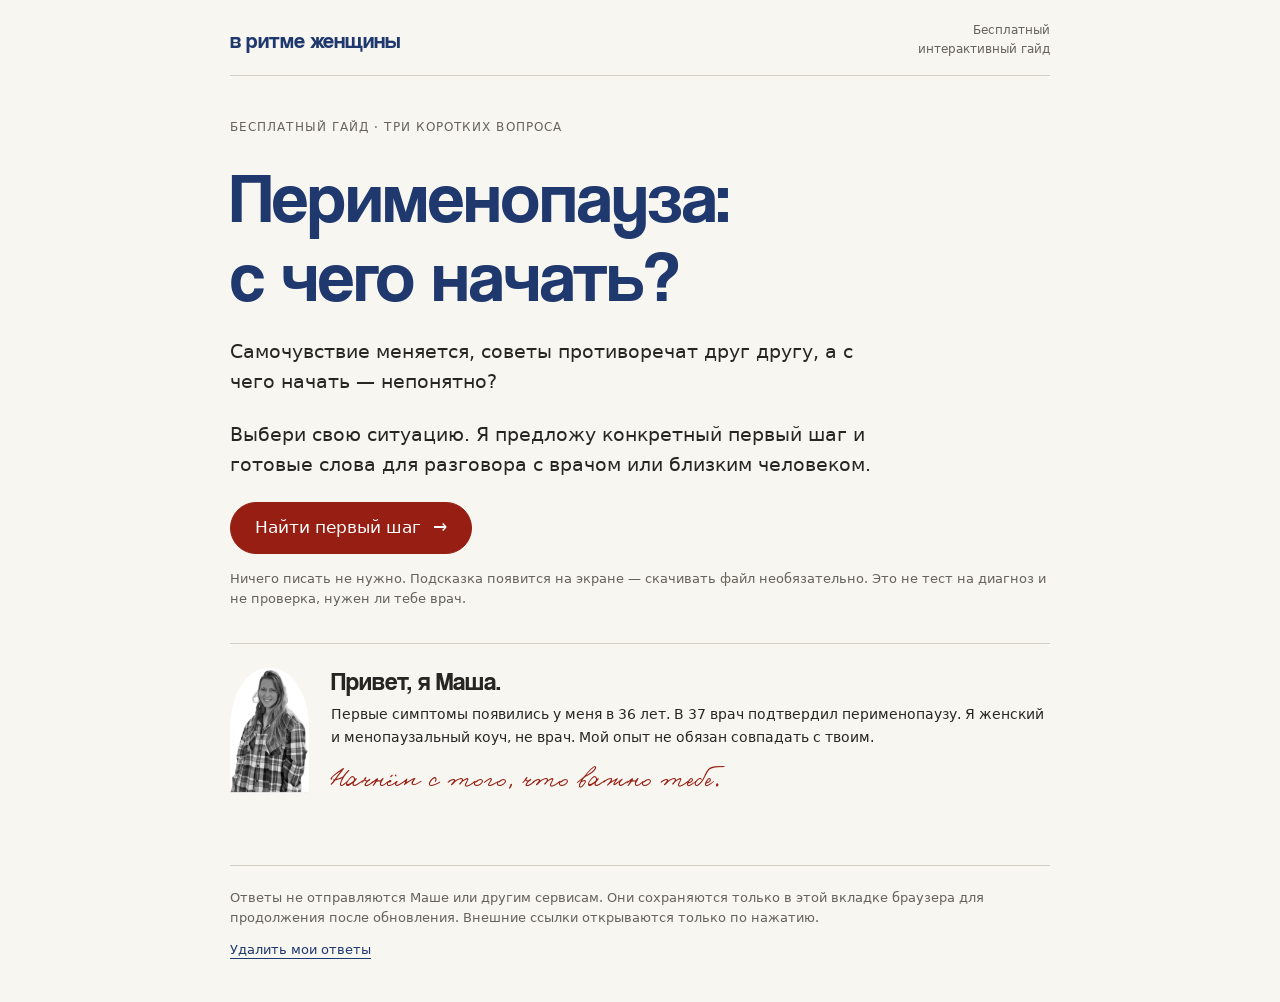
==== commit 52e68f03: "feat: publish updated guide and personal coaching page" ====
--- a/guide/index.html
+++ b/guide/index.html
@@ -1,13 +1,502 @@
-<!doctype html>
-<html lang="ru"><head><meta charset="utf-8"><meta name="viewport" content="width=device-width,initial-scale=1"><meta name="robots" content="noindex,nofollow"><meta name="referrer" content="no-referrer"><meta name="theme-color" content="#f8f6f1"><meta name="description" content="Интерактивный лист Маши Хёрд: разобраться в советах о перименопаузе, отделить наблюдения от предположений и выбрать свой следующий шаг."><title>Что важно мне сейчас · Маша Хёрд</title><link rel="icon" href="data:,"><link rel="stylesheet" href="style.css"><link rel="stylesheet" href="offer.css"><link rel="canonical" href="https://architripture.github.io/perimenopause/guide/"><script src="app.js" defer></script><script src="vendor/jspdf.umd.min.js" defer></script><script src="pdf-fonts.js" defer></script><script src="export.js" defer></script></head>
-<body><a class="skip" href="#workspace">К содержанию</a><header class="masthead"><a class="wordmark" href="./" aria-label="В ритме женщины — на начало">в ритме <span>женщины</span></a><a class="course-nav" href="../">Лекции о перименопаузе ↗</a></header>
-<main id="workspace" tabindex="-1"><section id="welcome" class="welcome"><div class="welcome-copy"><p class="eyebrow">перименопауза · интерактивный рабочий лист</p><h1>Что важно<br><em>мне</em> сейчас</h1><p class="handwriting">не всё сразу. не идеально.</p><p class="intro">Когда советов слишком много, начни не с нового списка обязанностей. Разберись, что тебя волнует, отдели наблюдения от предположений и выбери один посильный шаг.</p><button class="primary" id="start">Начать с себя <span aria-hidden="true">↗</span></button><p class="micro">4 шага. Результат — на экране и в PDF.<br>Без регистрации и email.</p><a class="guide-course-link" href="../#payment">Лекции и гайд: оформить предзаказ ↗</a><div id="resume-notice" hidden><p>На этом устройстве есть твой сохранённый черновик.</p><button id="resume" class="text-button">Продолжить заполнение →</button></div></div><aside class="welcome-aside"><div class="portrait-wrap"><img src="assets/masha.jpg" alt="Маша Хёрд" width="540" height="660"><span class="photo-note">забота, в которой<br>есть место тебе</span></div><div class="byline"><strong>Маша Хёрд</strong><span>Коучинговый специалист<br>по женскому здоровью и менопаузе</span></div><p class="author-note">Забота о себе не должна превращаться в ещё один список требований, на который нет сил.</p></aside><div class="intro-boundary"><span class="smallcaps">Важно</span><p>Это инструмент для размышления и выбора, не медицинский тест. Он не определяет наличие перименопаузы, не оценивает срочность симптомов и не подбирает лечение.</p></div></section>
-<div id="workbook" hidden><div class="progress-head"><button id="back" class="text-button">← Назад</button><p id="step-caption" aria-live="polite"></p><button id="reset" class="text-button subtle">Начать заново</button></div><div class="progress-track" aria-hidden="true"><div id="progress-fill"></div></div><div class="work-layout"><div class="pages">
-<section class="page" data-step="1" hidden><p class="eyebrow">01 / точка входа</p><h2 tabindex="-1">С чем ты<br>пришла?</h2><p class="dek">Здесь нет правильного ответа. Выбери то, что ближе сегодня.</p><fieldset class="choices"><legend class="sr-only">С чем ты пришла?</legend><label class="choice"><input type="radio" name="intent" value="prepare"><span><strong>Хочу разобраться заранее</strong><small>Слышу о перименопаузе. Не хочу ни пугаться, ни игнорировать тему.</small></span><span class="choice-mark" aria-hidden="true">↗</span></label><label class="choice"><input type="radio" name="intent" value="changes"><span><strong>Замечаю изменения</strong><small>Хочу понять, какие вопросы задать и с чего начать.</small></span><span class="choice-mark" aria-hidden="true">↗</span></label><label class="choice"><input type="radio" name="intent" value="noise"><span><strong>Устала от советов</strong><small>Не хочу превращать здоровье в бесконечный проект.</small></span><span class="choice-mark" aria-hidden="true">↗</span></label></fieldset><div id="intent-note" class="reading-note" hidden aria-live="polite"></div><p class="fine">Перименопауза — переходный период перед менопаузой. Этот переход бывает разным; само знакомство с темой не обязывает тебя искать у себя симптомы. <a href="#sources">[1]</a></p><button class="primary next" data-next="2">Дальше <span aria-hidden="true">→</span></button><button class="text-button skip-step" data-next="2">Пока не знаю — пропустить</button></section>
-<section class="page" data-step="2" hidden><p class="eyebrow">02 / ясность вместо догадок</p><h2 tabindex="-1">Что сейчас<br>важнее всего?</h2><p class="dek">Выбери одну тему. Не нужно описывать всю свою жизнь.</p><fieldset class="topic-options"><legend class="sr-only">Моя тема</legend><label><input type="radio" name="topic" value="sleep"><span>Сон и отдых</span></label><label><input type="radio" name="topic" value="cycle"><span>Изменения цикла</span></label><label><input type="radio" name="topic" value="mood"><span>Настроение</span></label><label><input type="radio" name="topic" value="energy"><span>Силы и нагрузка</span></label><label><input type="radio" name="topic" value="noise"><span>Противоречивые советы</span></label></fieldset><article id="topic-note" class="lesson"><p class="smallcaps">маленькая полезная разница</p><h3>Наблюдение — не объяснение</h3><p>«Я просыпаюсь ночью» — наблюдение. «Это точно гормоны» — предположение о причине. Первое помогает разобраться; второе пока требует проверки.</p><p class="lesson-action">Попробуй описать происходящее без слов «точно», «всегда» и «со мной что-то не так».</p></article><label class="field">Что я замечаю на самом деле<textarea id="observation" maxlength="500" rows="3" placeholder="Например: несколько раз за неделю проснулась ночью и утром чувствовала усталость."></textarea><small>Только то, что наблюдаешь. Можно оставить пустым.</small></label><label class="field">Как я это объясняю себе<textarea id="assumption" maxlength="350" rows="2" placeholder="Например: «Наверное, я недостаточно стараюсь»."></textarea><small>Это мысль, а не установленный факт. Её не нужно доказывать здесь.</small></label><button class="primary next" data-next="3">Дальше <span aria-hidden="true">→</span></button><button class="text-button skip-step" data-next="3">Пропустить записи</button></section>
-<section class="page" data-step="3" hidden><p class="eyebrow">03 / меньше лишнего</p><h2 tabindex="-1">Не ещё один<br>список «надо».</h2><p class="dek">Отметь требования, которые узнаёшь. Открой пояснение: отказ от лишнего — не отказ от заботы о себе.</p><div id="pressure-list" class="pressure-list"></div><div class="reading-note always"><h3>Совет можно проверить, а не сразу выполнять.</h3><p>Прежде чем добавлять себе новую обязанность, спроси:</p><ol><li>Какую конкретную проблему это должно решить?</li><li>На чём основан совет — и относится ли это ко мне?</li><li>Что потребует решение: денег, времени, сил? Есть ли более простой вариант?</li></ol><p>Если речь о лекарствах, анализах или добавках — обсуди эти вопросы со специалистом. Не отменяй назначенное лечение по этому листу.</p></div><button class="primary next" data-next="4">Дальше <span aria-hidden="true">→</span></button><button class="text-button skip-step" data-next="4">Ничего не откликается — дальше</button></section>
-<section class="page" data-step="4" hidden><p class="eyebrow">04 / из мыслей в действие</p><h2 tabindex="-1">Один шаг.<br><em>Под твою жизнь.</em></h2><p class="dek">Не обещание всё исправить. То, что ты действительно можешь попробовать.</p><fieldset class="choices compact"><legend class="sr-only">Направление шага</legend><label class="choice"><input type="radio" name="action" value="question"><span><strong>Сформулировать свой вопрос</strong><small>Вместо попытки разобраться сразу во всём.</small></span></label><label class="choice"><input type="radio" name="action" value="filter"><span><strong>Проверить один совет</strong><small>Не добавлять новую обязанность автоматически.</small></span></label><label class="choice"><input type="radio" name="action" value="care"><span><strong>Упростить заботу о себе</strong><small>Найти посильное действие или попросить помощь.</small></span></label><label class="choice"><input type="radio" name="action" value="doctor"><span><strong>Обсудить изменения со специалистом</strong><small>Если они беспокоят или влияют на обычную жизнь.</small></span></label></fieldset><div id="action-note" class="reading-note" hidden aria-live="polite"></div><label class="field">Мой маленький шаг<textarea id="small-step" maxlength="500" rows="3" placeholder="Что именно я сделаю? Можно начать с одного предложения."></textarea></label><button id="use-example" class="text-button" hidden>Взять пример за основу ↗</button><div class="field-pair"><label class="field">Когда мне удобно<input id="when" maxlength="120" placeholder="Например, сегодня после ужина"></label><label class="field">Если сил мало, я могу<input id="minimum" maxlength="180" placeholder="Как сделать шаг ещё меньше?"></label></div><label class="field">Как я пойму, что шаг состоялся?<input id="done" maxlength="180" placeholder="Например: записала вопрос. Не «сразу стала лучше себя чувствовать»."></label><p class="fine">Не нужно ждать выполнения этого плана, чтобы обратиться за медицинской помощью. Этот лист не оценивает, безопасно ли тебе ждать.</p><button class="primary" id="finish">Собрать мой лист <span aria-hidden="true">↗</span></button></section>
-<section class="page" data-step="5" hidden><p class="eyebrow">твой личный рабочий лист</p><h2 tabindex="-1">Мой следующий шаг</h2><p class="handwriting result-hand">не идеальный. мой.</p><p class="dek">Это твои наблюдения и решения, не заключение о здоровье. Всё можно изменить.</p><article id="personal-result" class="result-paper"></article><div class="result-actions"><button id="pdf" class="primary">Сохранить PDF <span aria-hidden="true">↓</span></button><button id="edit" class="secondary">Изменить ответы</button></div><p id="export-status" class="fine" role="status" aria-live="polite">PDF будет содержать твои ответы. Храни его там, где тебе удобно и безопасно.</p><div id="pdf-fallback" hidden><button id="print" class="text-button">Открыть версию для печати / PDF</button><p class="fine">Если скачивание не работает во встроенном браузере, открой страницу в Safari или Chrome.</p></div><section class="aftercare"><p class="smallcaps">с этого уже можно начать</p><h3>Сохрани свой следующий шаг</h3><p>Сохрани лист, вернись к выбранному шагу и при необходимости измени его. Тебе не нужно выполнять всё, что встречается в советах о перименопаузе.</p><details><summary>Когда этого листа недостаточно</summary><p>Если изменения беспокоят, влияют на обычную жизнь или ты не уверена в их причине — нужна медицинская оценка, а не ещё одна анкета. При резком ухудшении или ощущении, что нужна срочная помощь, обращайся в местную службу неотложной помощи, не дожидаясь завершения листа.</p><p>Этот инструмент не определяет срочность, диагноз или необходимость обследований.</p></details></section><section class="offer" id="course"><div class="offer-intro"><p class="eyebrow">Лекции и практический гайд · Маша Хёрд</p><h3>Перименопауза:<br>что со мной<br><em>и какой следующий шаг</em></h3><p class="offer-lead">Разберись, что происходит с телом, какие варианты помощи существуют и с чего начать именно тебе — без бесконечного поиска по постам.</p><p>Когда меняются сон, цикл, настроение или привычный запас сил, мало услышать «это гормоны». Хочется понимать, что наблюдать, с какими вопросами идти к врачу и чем можно поддержать себя в обычной жизни.</p><p class="offer-promise">Здесь ты соберёшь основу для этих решений: понятные объяснения, свои наблюдения, вопросы специалисту и посильный план поддержки.</p></div><div class="course-path"><p class="smallcaps">Четыре лекции — от «что со мной?» к своим решениям</p><ol><li><span class="path-number">01</span><div><h4>Понять изменения</h4><p>Что происходит в перименопаузе, как она может проявляться и почему не всё стоит списывать на гормоны.</p></div></li><li><span class="path-number">02</span><div><h4>Подготовиться к разговору с врачом</h4><p>Собрать наблюдения и вопросы, чтобы на приёме не вспоминать всё на ходу и яснее объяснить, с чем тебе нужна помощь.</p></div></li><li><span class="path-number">03</span><div><h4>Разобраться в вариантах помощи</h4><p>Узнать, что можно обсуждать со специалистом и какие вопросы задать о пользе, рисках и выборе подходящего варианта.</p></div></li><li><span class="path-number">04</span><div><h4>Выбрать поддержку под свою жизнь</h4><p>Наметить посильный шаг в сне, питании, движении или восстановлении — без требования изменить всё одновременно.</p></div></li></ol></div><div class="guide-value"><p class="handwriting">Чтобы знания стали твоими решениями</p><p><strong>Практический гайд и рабочие листы входят в комплект.</strong> В них можно сохранить главное из лекций, собрать наблюдения, записать вопросы врачу и наметить свои действия. К материалам можно возвращаться и проходить их в своём темпе.</p></div><div class="purchase" id="payment"><div class="purchase-heading"><p class="eyebrow">Предзаказ · весь комплект</p><h4>Оформить предзаказ</h4><p>Четыре лекции, практический гайд и рабочие листы.<br>Разовая покупка, не подписка.</p></div><p class="price-line"><strong>1 973 ₽</strong><span>или 23 USD / 21 EUR</span></p><p class="payment-instruction">Выбери валюту — откроется сразу форма оплаты твоего заказа.</p><div class="payment-buttons"><a class="pay-button" data-currency="RUB" href="https://app.lava.top/products/8290bbf7-894e-4805-be69-6d228749c242/472b39af-ca60-4318-80c0-99af1f4651cc?currency=RUB" target="_blank" rel="noopener noreferrer"><span>Оплатить в рублях</span><strong>1 973 ₽ ↗</strong></a><a class="pay-button" data-currency="USD" href="https://app.lava.top/products/8290bbf7-894e-4805-be69-6d228749c242/472b39af-ca60-4318-80c0-99af1f4651cc?currency=USD" target="_blank" rel="noopener noreferrer"><span>Оплатить в долларах</span><strong>23 USD ↗</strong></a><a class="pay-button" data-currency="EUR" href="https://app.lava.top/products/8290bbf7-894e-4805-be69-6d228749c242/472b39af-ca60-4318-80c0-99af1f4651cc?currency=EUR" target="_blank" rel="noopener noreferrer"><span>Оплатить в евро</span><strong>21 EUR ↗</strong></a></div><p class="fee-note">На странице оплаты lava.top может предложить покрыть комиссию за автора. Проверь итоговую сумму перед оплатой.</p><div class="release"><p><strong>18 октября 2026</strong><span>выходит первая лекция</span></p><p><strong>До 25 октября 2026</strong><span>выйдут остальные материалы</span></p></div><p class="delivery">Сейчас ты оформляешь предзаказ: весь комплект ещё не опубликован. При оплате укажи свой email. Покупка и материалы будут доступны на lava.top в разделе «Мои покупки».</p><p class="access-term"><strong>Доступ без ограничения срока с моей стороны.</strong> Все материалы выходят на lava.top. Проходи в своём темпе и возвращайся к ним, когда понадобится: доступ сохраняется, пока работает платформа.</p></div><div class="offer-scope"><p>Это материалы для самостоятельного прохождения. Личные консультации, проверка заданий и сопровождение в чате не входят в комплект.</p><p>Лекции помогают разобраться в теме и подготовить вопросы, но не устанавливают диагноз и не содержат индивидуальных назначений. Не откладывай медицинскую помощь до выхода материалов.</p></div></section></section>
-</div><aside class="live-sheet" aria-label="Твой лист собирается"><p class="smallcaps">мой лист</p><p class="handwriting">по кусочкам — яснее</p><div id="live-preview"></div><p class="fine">Не оценка и не баллы.<br>Только то, что ты выбрала сама.</p></aside></div>
-<div class="privacy-controls"><label class="remember"><input id="remember" type="checkbox">Сохранить черновик на этом устройстве</label><p id="save-status" class="fine" role="status">Без этой отметки ответы исчезнут после обновления или закрытия страницы.</p></div></div>
-</main><footer><div class="footer-name">Маша Хёрд <span>· в ритме женщины</span></div><details id="privacy"><summary>Что происходит с моими ответами?</summary><p>Ответы обрабатываются в твоём браузере и не отправляются Маше, ChatPlace или в аналитику. Здесь нет формы подписки и счётчиков.</p><p>Черновик сохраняется в localStorage только с твоего согласия, в этом браузере на этом устройстве. Не включай сохранение на общем устройстве. Снять отметку — удалить сохранённый черновик; «Начать заново» очищает и текущие ответы. PDF хранится там, куда ты его скачала; очистка страницы его не удаляет.</p><p>Хостинг GitHub Pages и браузер обрабатывают обычные технические данные загрузки сайта, например IP-адрес. Ссылка на lava.top открывает другой сайт с его собственными правилами. Твои ответы в ссылку не добавляются.</p></details><details id="sources"><summary>На что опираются пояснения?</summary><p>Информационная часть — по открытым материалам NHS и NICE. Упражнения на отделение наблюдений от предположений и выбор шага — рабочие вопросы, не валидированный медицинский тест. Отдельная врачебная проверка этого интерактива не заявляется.</p><ol><li><a href="https://www.nhs.uk/conditions/menopause/" target="_blank" rel="noopener noreferrer">NHS: Menopause and perimenopause</a></li><li><a href="https://www.nhs.uk/conditions/menopause/things-you-can-do/" target="_blank" rel="noopener noreferrer">NHS: Things you can do</a></li><li><a href="https://www.nice.org.uk/guidance/ng23/chapter/Recommendations" target="_blank" rel="noopener noreferrer">NICE NG23: индивидуальный подход и совместные решения</a></li></ol><p>Материал не заменяет медицинскую консультацию. Не начинай и не отменяй лечение на основании ответов в этом листе.</p></details></footer><noscript><p>Для заполнения нужно разрешить JavaScript в браузере. Ответы обрабатываются на устройстве.</p></noscript></body></html>
+<!doctype html><html lang="ru"><head><meta charset="utf-8"><meta name="viewport" content="width=device-width,initial-scale=1"><meta name="robots" content="noindex,nofollow"><title>Перименопауза: с чего начать? · Маша Хёрд</title><style>
+@font-face{font-family:Text;src:url([data-uri]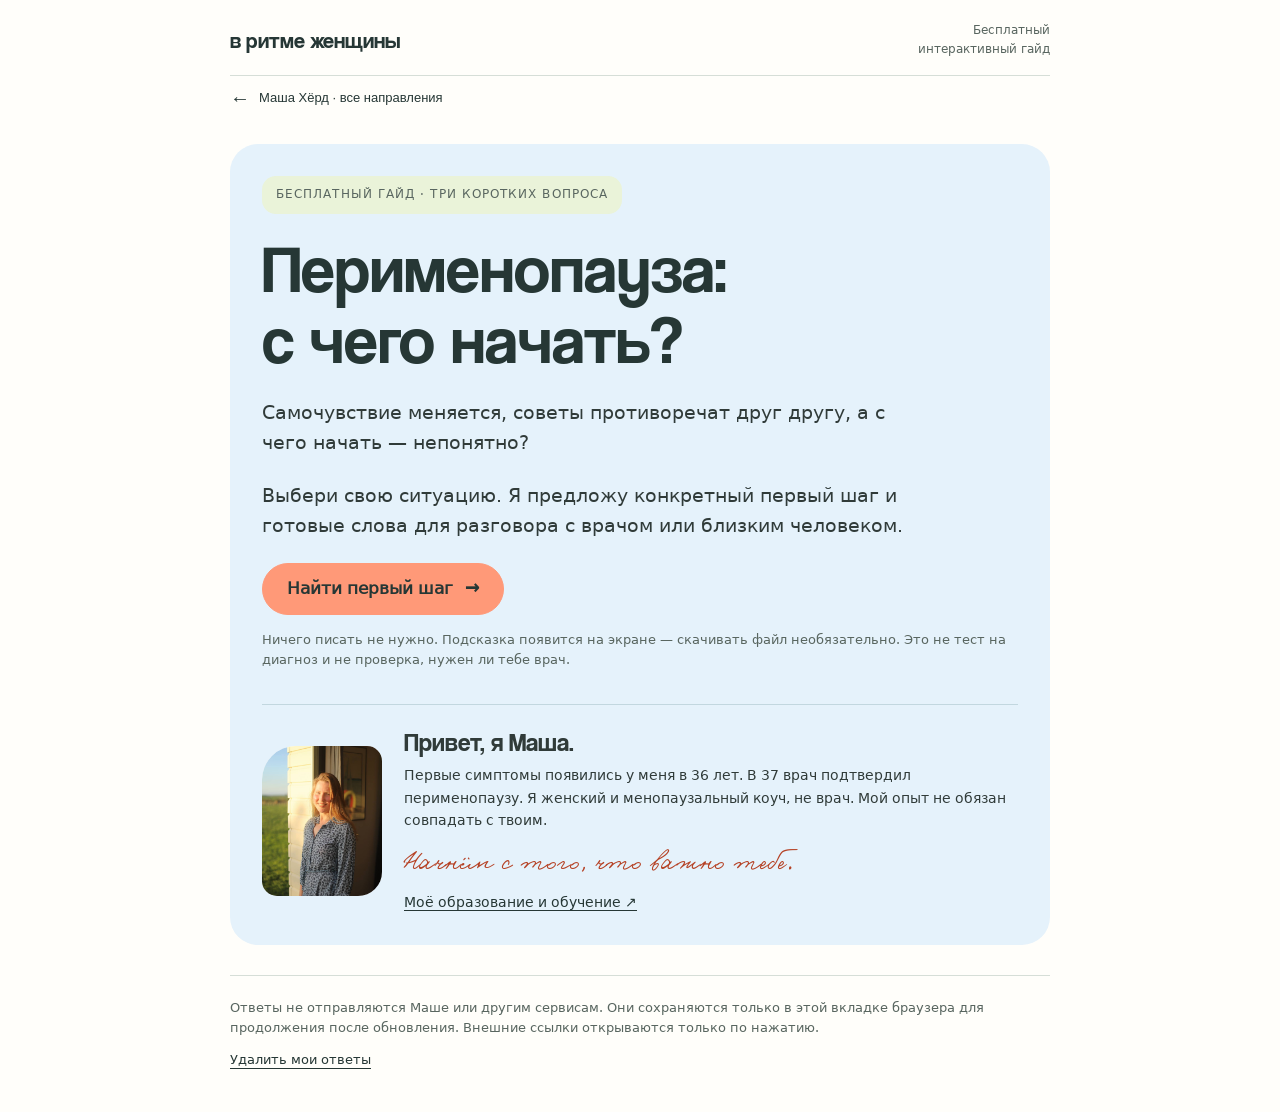
==== commit b3397704: "Refresh light personal design and clarify author education" ====
--- a/guide/index.html
+++ b/guide/index.html
@@ -1,4 +1,5 @@
-<!doctype html><html lang="ru"><head><meta charset="utf-8"><meta name="viewport" content="width=device-width,initial-scale=1"><meta name="robots" content="noindex,nofollow"><title>Перименопауза: с чего начать? · Маша Хёрд</title><style>
+<!DOCTYPE html>
+<html lang="ru"><head><meta charset="utf-8"/><meta content="width=device-width,initial-scale=1" name="viewport"/><meta content="noindex,nofollow" name="robots"/><title>Перименопауза: с чего начать? · Маша Хёрд</title><style>
 @font-face{font-family:Text;src:url([data-uri]